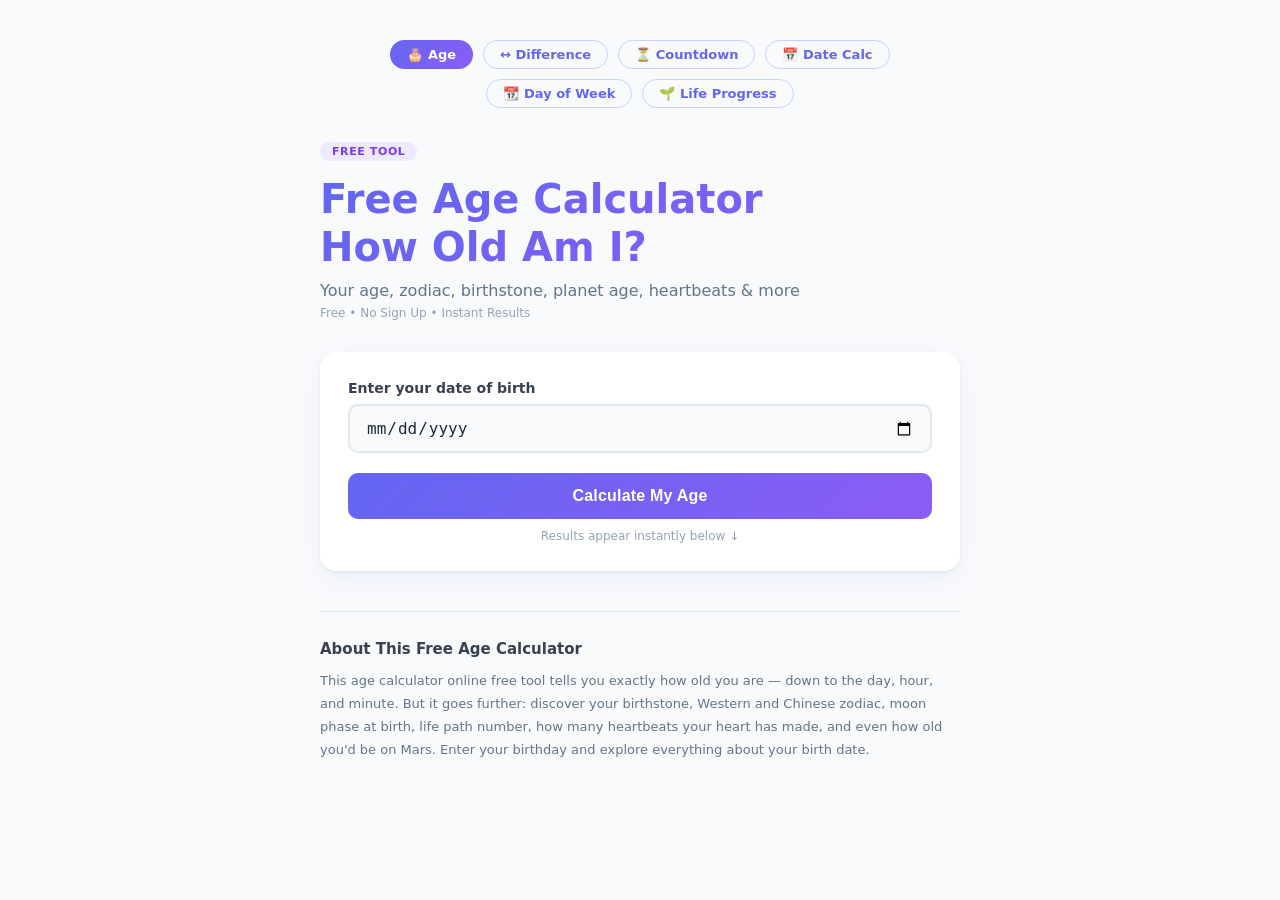
==== index.html @ ab33bc0c "first commit" ====
<!DOCTYPE html>
<html lang="en">
<head>
  <meta charset="UTF-8">
  <meta name="viewport" content="width=device-width, initial-scale=1.0">
  <title>Free Age Calculator – How Old Am I?</title>
  <meta name="description" content="Free age calculator online. Find out exactly how old you are in years, months, days, hours and minutes. Plus birthstone, zodiac, planet age, heartbeats and more fun facts!">
  <link rel="icon" href="data:image/svg+xml,<svg xmlns=%22http://www.w3.org/2000/svg%22 viewBox=%220 0 100 100%22><text y=%22.9em%22 font-size=%2290%22>🎂</text></svg>">
  <link rel="stylesheet" href="styles.css">
  <style>
    /* ── Section headers ── */
    .section-title {
      font-size: 11px; font-weight: 700; text-transform: uppercase;
      letter-spacing: 1px; color: #94a3b8; margin: 20px 0 10px;
    }

    /* ── Fun stats (heartbeats etc) ── */
    .fun-stats { display: grid; grid-template-columns: 1fr 1fr; gap: 10px; margin-bottom: 4px; }
    .fun-stat {
      background: #faf5ff; border-radius: 10px; padding: 12px 14px;
      border-left: 3px solid #a78bfa;
    }
    .fun-stat-val { font-size: 1rem; font-weight: 700; color: #7c3aed; line-height: 1.2; }
    .fun-stat-lbl { font-size: 11px; color: #64748b; margin-top: 3px; }

    /* ── Planet ages ── */
    .planets { display: grid; grid-template-columns: repeat(4,1fr); gap: 8px; margin-bottom: 4px; }
    @media (max-width: 480px) { .planets { grid-template-columns: repeat(2,1fr); } }
    .planet {
      background: #fff7ed; border-radius: 10px; padding: 10px 8px;
      text-align: center; border-bottom: 3px solid #fb923c;
    }
    .planet-emoji { font-size: 1.4rem; line-height: 1; }
    .planet-val { font-size: .95rem; font-weight: 700; color: #c2410c; margin-top: 4px; }
    .planet-lbl { font-size: 10px; color: #94a3b8; margin-top: 2px; }

    /* ── Milestones ── */
    .milestones-list { display: flex; flex-direction: column; gap: 8px; }
    .milestone-item {
      display: flex; align-items: center; gap: 12px;
      background: #f8fafc; border-radius: 10px; padding: 10px 14px;
      border-left: 3px solid #e2e8f0;
    }
    .milestone-item.next { border-left-color: #6366f1; background: #f5f3ff; }
    .milestone-icon { font-size: 1.2rem; flex-shrink: 0; }
    .milestone-text { flex: 1; font-size: 13px; color: #475569; }
    .milestone-text strong { color: #4f46e5; }
    .milestone-badge {
      font-size: 11px; font-weight: 700; padding: 2px 8px;
      border-radius: 20px; background: #ede9fe; color: #7c3aed; white-space: nowrap;
    }
    .milestone-badge.done { background: #f1f5f9; color: #94a3b8; }

    /* ── Birthstone & moon ── */
    .identity-grid { display: grid; grid-template-columns: 1fr 1fr; gap: 10px; }
    .id-card {
      background: #fff; border: 1.5px solid #e2e8f0; border-radius: 12px;
      padding: 14px; text-align: center;
    }
    .id-card-icon { font-size: 2rem; margin-bottom: 6px; }
    .id-card-val { font-size: .95rem; font-weight: 700; color: #1e293b; }
    .id-card-lbl { font-size: 11px; color: #94a3b8; margin-top: 3px; }

    /* ── Lucky number ── */
    .lucky-wrap {
      display: flex; align-items: center; gap: 16px;
      background: linear-gradient(135deg,#6366f1,#8b5cf6);
      border-radius: 12px; padding: 16px 20px; color: #fff;
    }
    .lucky-num { font-size: 3rem; font-weight: 800; line-height: 1; }
    .lucky-text { font-size: 13px; opacity: .85; line-height: 1.6; }
    .lucky-text strong { opacity: 1; font-size: 14px; }
  </style>
</head>
<body>
<div class="page">

  <nav class="nav">
    <a href="index.html" class="active">🎂 Age</a>
    <a href="age-difference.html">↔ Difference</a>
    <a href="birthday-countdown.html">⏳ Countdown</a>
    <a href="date-calculator.html">📅 Date Calc</a>
    <a href="day-of-week.html">📆 Day of Week</a>
    <a href="life-progress.html">🌱 Life Progress</a>
  </nav>

  <div class="badge">Free Tool</div>
  <h1>Free Age Calculator<br>How Old Am I?</h1>
  <p class="subtitle">Your age, zodiac, birthstone, planet age, heartbeats & more</p>
  <p class="trust">Free • No Sign Up • Instant Results</p>

  <div class="card">
    <div class="field">
      <label for="dob">Enter your date of birth</label>
      <input type="date" lang="en" id="dob">
    </div>
    <button class="btn" onclick="calculate()">Calculate My Age</button>
    <p class="hint">Results appear instantly below ↓</p>
  </div>

  <div class="card result" id="result">

    <!-- Main age -->
    <div class="result-main" id="main-text"></div>

    <!-- Time stats -->
    <div class="section-title">⏱ Time Lived</div>
    <div class="stats">
      <div class="stat"><div class="stat-val" id="s-days"></div><div class="stat-lbl">📅 Total days</div></div>
      <div class="stat"><div class="stat-val" id="s-weeks"></div><div class="stat-lbl">📆 Weeks</div></div>
      <div class="stat"><div class="stat-val" id="s-hours"></div><div class="stat-lbl">⏰ Hours</div></div>
      <div class="stat"><div class="stat-val" id="s-mins"></div><div class="stat-lbl">⏱️ Minutes</div></div>
    </div>

    <!-- Fun body stats -->
    <div class="section-title">💓 Your Body in Numbers</div>
    <div class="fun-stats">
      <div class="fun-stat"><div class="fun-stat-val" id="f-heartbeats"></div><div class="fun-stat-lbl">💓 Heartbeats</div></div>
      <div class="fun-stat"><div class="fun-stat-val" id="f-breaths"></div><div class="fun-stat-lbl">🫁 Breaths taken</div></div>
      <div class="fun-stat"><div class="fun-stat-val" id="f-blinks"></div><div class="fun-stat-lbl">👁️ Eye blinks</div></div>
      <div class="fun-stat"><div class="fun-stat-val" id="f-sleep"></div><div class="fun-stat-lbl">😴 Days asleep</div></div>
    </div>

    <!-- Planet ages -->
    <div class="section-title">🪐 Your Age on Other Planets</div>
    <div class="planets" id="planets"></div>

    <!-- Milestones -->
    <div class="section-title">🏆 Milestones</div>
    <div class="milestones-list" id="milestones"></div>

    <!-- Identity: zodiac, birthstone, moon, lucky -->
    <div class="section-title">✨ Your Birthday Identity</div>
    <div class="identity-grid" style="margin-bottom:12px">
      <div class="id-card"><div class="id-card-icon" id="id-wzodiac-icon"></div><div class="id-card-val" id="id-wzodiac"></div><div class="id-card-lbl">Western Zodiac</div></div>
      <div class="id-card"><div class="id-card-icon" id="id-czodiac-icon"></div><div class="id-card-val" id="id-czodiac"></div><div class="id-card-lbl">Chinese Zodiac</div></div>
      <div class="id-card"><div class="id-card-icon" id="id-stone-icon"></div><div class="id-card-val" id="id-stone"></div><div class="id-card-lbl">Birthstone</div></div>
      <div class="id-card"><div class="id-card-icon" id="id-moon-icon"></div><div class="id-card-val" id="id-moon"></div><div class="id-card-lbl">Moon Phase at Birth</div></div>
    </div>

    <!-- Lucky number -->
    <div class="lucky-wrap">
      <div class="lucky-num" id="lucky-num"></div>
      <div class="lucky-text"><strong>Your Life Path Number</strong><br id="lucky-desc"></div>
    </div>

    <!-- Birthday + next -->
    <div class="section-title">🎂 Birthday</div>
    <div class="extra" id="extra"></div>

  </div>

  <div class="seo">
    <h2>About This Free Age Calculator</h2>
    <p>This age calculator online free tool tells you exactly how old you are — down to the day, hour, and minute. But it goes further: discover your birthstone, Western and Chinese zodiac, moon phase at birth, life path number, how many heartbeats your heart has made, and even how old you'd be on Mars. Enter your birthday and explore everything about your birth date.</p>
  </div>

</div>
<script>
  document.getElementById('dob').max = new Date().toISOString().split('T')[0];

  // ── Data tables ──────────────────────────────────────────────
  const W_ZODIAC = [
    ['Capricorn','♑'],['Aquarius','♒'],['Pisces','♓'],['Aries','♈'],
    ['Taurus','♉'],['Gemini','♊'],['Cancer','♋'],['Leo','♌'],
    ['Virgo','♍'],['Libra','♎'],['Scorpio','♏'],['Sagittarius','♐']
  ];
  const ZODIAC_CUTS = [20,19,20,20,21,21,23,23,23,23,22,22];

  const C_ZODIAC = [
    ['Rat','🐀'],['Ox','🐂'],['Tiger','🐯'],['Rabbit','🐰'],['Dragon','🐉'],['Snake','🐍'],
    ['Horse','🐴'],['Goat','🐑'],['Monkey','🐒'],['Rooster','🐓'],['Dog','🐕'],['Pig','🐷']
  ];

  const BIRTHSTONES = [
    ['Garnet','🔴'],['Amethyst','💜'],['Aquamarine','🔵'],['Diamond','💎'],
    ['Emerald','💚'],['Pearl','⚪'],['Ruby','❤️'],['Peridot','🟢'],
    ['Sapphire','🔷'],['Opal','🌈'],['Topaz','🟡'],['Turquoise','🩵']
  ];

  // Planet orbital periods in Earth days
  const PLANETS = [
    {name:'Mercury', emoji:'☿', period:87.97},
    {name:'Venus',   emoji:'♀', period:224.7},
    {name:'Mars',    emoji:'♂', period:686.97},
    {name:'Jupiter', emoji:'♃', period:4332.59},
    {name:'Saturn',  emoji:'♄', period:10759.22},
    {name:'Uranus',  emoji:'⛢', period:30688.5},
    {name:'Neptune', emoji:'♆', period:60182},
    {name:'Moon',    emoji:'🌙', period:27.32},
  ];

  const MOON_PHASES = ['🌑 New Moon','🌒 Waxing Crescent','🌓 First Quarter','🌔 Waxing Gibbous',
                       '🌕 Full Moon','🌖 Waning Gibbous','🌗 Last Quarter','🌘 Waning Crescent'];

  const LIFE_PATH_DESC = {
    1:'The Leader — independent, ambitious, pioneering',
    2:'The Peacemaker — cooperative, sensitive, diplomatic',
    3:'The Creator — expressive, social, optimistic',
    4:'The Builder — practical, disciplined, reliable',
    5:'The Adventurer — freedom-loving, curious, versatile',
    6:'The Nurturer — caring, responsible, harmonious',
    7:'The Seeker — analytical, introspective, spiritual',
    8:'The Achiever — powerful, goal-oriented, successful',
    9:'The Humanitarian — compassionate, generous, idealistic',
    11:'The Visionary — intuitive, inspiring, enlightened',
    22:'The Master Builder — visionary, practical, transformative',
    33:'The Master Teacher — nurturing, selfless, uplifting'
  };

  // ── Helpers ──────────────────────────────────────────────────
  function fmt(n) { return Math.round(n).toLocaleString(); }
  function plural(n, w) { return `${n} ${w}${n !== 1 ? 's' : ''}`; }

  function westernZodiac(m, d) {
    const i = m - 1;
    return d < ZODIAC_CUTS[i] ? W_ZODIAC[i === 0 ? 11 : i - 1] : W_ZODIAC[i];
  }

  function chineseZodiac(year) {
    return C_ZODIAC[((year - 1900) % 12 + 12) % 12];
  }

  function moonPhase(date) {
    // Approximate moon phase using known new moon reference (Jan 6 2000)
    const ref = new Date('2000-01-06T00:00:00');
    const days = (date - ref) / 86400000;
    const cycle = ((days % 29.53) + 29.53) % 29.53;
    return MOON_PHASES[Math.floor(cycle / (29.53 / 8))];
  }

  function lifePathNumber(dateStr) {
    // Sum all digits of YYYYMMDD until single digit (or 11/22/33)
    let sum = dateStr.replace(/-/g,'').split('').reduce((a,c) => a + parseInt(c), 0);
    while (sum > 9 && sum !== 11 && sum !== 22 && sum !== 33) {
      sum = String(sum).split('').reduce((a,c) => a + parseInt(c), 0);
    }
    return sum;
  }

  // ── Main calculate ────────────────────────────────────────────
  function calculate() {
    const val = document.getElementById('dob').value;
    if (!val) { alert('Please enter your date of birth.'); return; }

    const dob = new Date(val + 'T00:00:00');
    const now = new Date();
    if (dob > now) { alert('Date of birth cannot be in the future.'); return; }

    const ms = now - dob;
    const totalDays  = Math.floor(ms / 86400000);
    const totalWeeks = Math.floor(totalDays / 7);
    const totalHours = Math.floor(ms / 3600000);
    const totalMins  = Math.floor(ms / 60000);

    // Exact age
    let y = now.getFullYear() - dob.getFullYear();
    let mo = now.getMonth() - dob.getMonth();
    let d = now.getDate() - dob.getDate();
    if (d < 0) { mo--; d += new Date(now.getFullYear(), now.getMonth(), 0).getDate(); }
    if (mo < 0) { y--; mo += 12; }

    // ── Main text
    document.getElementById('main-text').textContent =
      `You are ${plural(y,'year')}, ${plural(mo,'month')}, ${plural(d,'day')} old`;

    // ── Time stats
    document.getElementById('s-days').textContent  = fmt(totalDays);
    document.getElementById('s-weeks').textContent = fmt(totalWeeks);
    document.getElementById('s-hours').textContent = fmt(totalHours);
    document.getElementById('s-mins').textContent  = fmt(totalMins);

    // ── Body stats
    document.getElementById('f-heartbeats').textContent = fmt(totalMins * 70);      // ~70 bpm
    document.getElementById('f-breaths').textContent    = fmt(totalMins * 15);      // ~15 breaths/min
    document.getElementById('f-blinks').textContent     = fmt(totalHours * 900);    // ~15/min = 900/hr
    document.getElementById('f-sleep').textContent      = fmt(totalDays * 0.33);    // ~8h/day

    // ── Planet ages
    const planetHTML = PLANETS.map(p => {
      const age = (totalDays / p.period).toFixed(1);
      return `<div class="planet">
        <div class="planet-emoji">${p.emoji}</div>
        <div class="planet-val">${age}</div>
        <div class="planet-lbl">${p.name}</div>
      </div>`;
    }).join('');
    document.getElementById('planets').innerHTML = planetHTML;

    // ── Milestones (days-based)
    const MILESTONES = [
      {days:1000,  label:'1,000 days old',  icon:'🎯'},
      {days:5000,  label:'5,000 days old',  icon:'⭐'},
      {days:10000, label:'10,000 days old', icon:'🏆'},
      {days:15000, label:'15,000 days old', icon:'💎'},
      {days:20000, label:'20,000 days old', icon:'👑'},
      {days:25000, label:'25,000 days old', icon:'🌟'},
      {days:30000, label:'30,000 days old', icon:'🚀'},
    ];
    let foundNext = false;
    const msHTML = MILESTONES.map(m => {
      const done = totalDays >= m.days;
      const isNext = !done && !foundNext;
      if (isNext) foundNext = true;
      const daysLeft = m.days - totalDays;
      const dateReached = new Date(dob.getTime() + m.days * 86400000);
      const dateStr = dateReached.toLocaleDateString('en-US', {month:'short', day:'numeric', year:'numeric'});
      return `<div class="milestone-item ${isNext ? 'next' : ''}">
        <div class="milestone-icon">${m.icon}</div>
        <div class="milestone-text">
          <strong>${m.label}</strong><br>
          <span style="font-size:12px">${done ? `Reached on ${dateStr}` : `In ${daysLeft.toLocaleString()} days — ${dateStr}`}</span>
        </div>
        <div class="milestone-badge ${done ? 'done' : ''}">${done ? '✅ Done' : isNext ? '⏳ Next' : ''}</div>
      </div>`;
    }).join('');
    document.getElementById('milestones').innerHTML = msHTML;

    // ── Identity
    const [wSign, wEmoji] = westernZodiac(dob.getMonth() + 1, dob.getDate());
    const [cSign, cEmoji] = chineseZodiac(dob.getFullYear());
    const [stone, stoneEmoji] = BIRTHSTONES[dob.getMonth()];
    const moon = moonPhase(dob);
    const moonEmoji = moon.split(' ')[0];
    const moonName  = moon.split(' ').slice(1).join(' ');

    document.getElementById('id-wzodiac-icon').textContent = wEmoji;
    document.getElementById('id-wzodiac').textContent = wSign;
    document.getElementById('id-czodiac-icon').textContent = cEmoji;
    document.getElementById('id-czodiac').textContent = cSign;
    document.getElementById('id-stone-icon').textContent = stoneEmoji;
    document.getElementById('id-stone').textContent = stone;
    document.getElementById('id-moon-icon').textContent = moonEmoji;
    document.getElementById('id-moon').textContent = moonName;

    // ── Lucky / Life Path number (rendered by setLuckyDesc after result shown)

    // ── Next birthday
    let nextBday = new Date(now.getFullYear(), dob.getMonth(), dob.getDate());
    if (nextBday <= now) nextBday.setFullYear(now.getFullYear() + 1);
    const daysUntil = Math.ceil((nextBday - now) / 86400000);
    const bdayStr = nextBday.toLocaleDateString('en-US', { month:'long', day:'numeric' });
    const bdayDow = nextBday.toLocaleDateString('en-US', { weekday:'long' });

    document.getElementById('extra').innerHTML =
      `🎂 Next birthday in <strong>${daysUntil} days</strong> — ${bdayDow}, ${bdayStr}`;

    const r = document.getElementById('result');
    r.classList.remove('show'); void r.offsetWidth; r.classList.add('show');
  }

  // Fix lucky number description rendering
  function setLuckyDesc(val) {
    const lpn = lifePathNumber(val);
    const desc = LIFE_PATH_DESC[lpn] || 'A unique and powerful number';
    const lw = document.querySelector('.lucky-text');
    lw.innerHTML = `<strong>Life Path Number</strong><br>${desc}`;
  }

  // Patch calculate to call setLuckyDesc
  const _orig = calculate;
  window.calculate = function() {
    _orig();
    const val = document.getElementById('dob').value;
    if (val) setLuckyDesc(val);
  };

  document.getElementById('dob').addEventListener('keydown', e => { if (e.key === 'Enter') calculate(); });
</script>
</body>
</html>
---- styles.css ----
*, *::before, *::after { box-sizing: border-box; margin: 0; padding: 0; }

body {
  font-family: Inter, system-ui, sans-serif;
  background: #f8fafc;
  color: #1e293b;
  min-height: 100vh;
}

.page {
  max-width: 680px;
  margin: 0 auto;
  padding: 40px 20px 60px;
}

/* ── Nav ── */
.nav {
  display: flex;
  justify-content: center;
  gap: 10px;
  flex-wrap: wrap;
  margin-bottom: 32px;
}
.nav a {
  font-size: 13px;
  font-weight: 600;
  color: #6366f1;
  text-decoration: none;
  padding: 6px 16px;
  border: 1.5px solid #c7d2fe;
  border-radius: 20px;
  transition: background .2s;
}
.nav a:hover { background: #ede9fe; }
.nav a.active {
  background: linear-gradient(135deg, #6366f1, #8b5cf6);
  color: #fff;
  border-color: transparent;
}

/* ── Header ── */
.badge {
  display: inline-block;
  background: #ede9fe;
  color: #7c3aed;
  font-size: 11px;
  font-weight: 700;
  padding: 3px 12px;
  border-radius: 20px;
  margin-bottom: 14px;
  letter-spacing: .6px;
  text-transform: uppercase;
}

h1 {
  font-size: clamp(1.7rem, 5vw, 2.5rem);
  font-weight: 800;
  background: linear-gradient(135deg, #6366f1, #8b5cf6);
  -webkit-background-clip: text;
  -webkit-text-fill-color: transparent;
  background-clip: text;
  line-height: 1.2;
  margin-bottom: 10px;
}

.subtitle {
  font-size: 1rem;
  color: #64748b;
  margin-bottom: 6px;
}

.trust {
  font-size: 12px;
  color: #94a3b8;
  margin-bottom: 32px;
}

/* ── Card ── */
.card {
  background: #fff;
  border-radius: 16px;
  padding: 28px;
  box-shadow: 0 1px 3px rgba(0,0,0,.07), 0 8px 24px rgba(99,102,241,.07);
  margin-bottom: 20px;
}

/* ── Form ── */
.field { margin-bottom: 20px; }

label {
  display: block;
  font-size: 14px;
  font-weight: 600;
  color: #374151;
  margin-bottom: 8px;
}

input[type="date"] {
  width: 100%;
  padding: 12px 16px;
  border: 2px solid #e2e8f0;
  border-radius: 10px;
  font-size: 16px;
  color: #1e293b;
  background: #f8fafc;
  transition: border-color .2s;
  outline: none;
  cursor: pointer;
}
input[type="date"]:focus { border-color: #6366f1; background: #fff; }

.two-col {
  display: grid;
  grid-template-columns: 1fr 1fr;
  gap: 16px;
}
@media (max-width: 520px) { .two-col { grid-template-columns: 1fr; } }

/* ── Button ── */
.btn {
  width: 100%;
  padding: 14px;
  background: linear-gradient(135deg, #6366f1, #8b5cf6);
  color: #fff;
  font-size: 16px;
  font-weight: 700;
  border: none;
  border-radius: 10px;
  cursor: pointer;
  transition: box-shadow .2s, transform .1s;
  letter-spacing: .2px;
}
.btn:hover { box-shadow: 0 6px 20px rgba(99,102,241,.45); transform: translateY(-1px); }
.btn:active { transform: translateY(0); box-shadow: none; }

.hint {
  text-align: center;
  font-size: 12px;
  color: #94a3b8;
  margin-top: 10px;
}

/* ── Result (fade-in) ── */
.result {
  display: none;
}
.result.show {
  display: block;
  animation: fadeUp .35s ease both;
}
@keyframes fadeUp {
  from { opacity: 0; transform: translateY(10px); }
  to   { opacity: 1; transform: translateY(0); }
}

/* ── Age Calculator result ── */
.result-main {
  font-size: clamp(1.15rem, 4vw, 1.55rem);
  font-weight: 800;
  color: #4f46e5;
  margin-bottom: 20px;
  padding-bottom: 18px;
  border-bottom: 2px solid #ede9fe;
  line-height: 1.3;
}

.stats {
  display: grid;
  grid-template-columns: 1fr 1fr;
  gap: 12px;
  margin-bottom: 20px;
}

.stat {
  background: #f5f3ff;
  border-radius: 10px;
  padding: 14px 16px;
  border-left: 3px solid #8b5cf6;
}
.stat-val {
  font-size: 1.15rem;
  font-weight: 700;
  color: #4f46e5;
  line-height: 1;
  margin-bottom: 4px;
}
.stat-lbl {
  font-size: 12px;
  color: #64748b;
}

.extra {
  font-size: 14px;
  color: #475569;
  line-height: 2;
}
.extra strong { color: #4f46e5; font-weight: 700; }

/* ── Age Difference result ── */
.diff-main {
  font-size: clamp(1.1rem, 4vw, 1.45rem);
  font-weight: 800;
  color: #4f46e5;
  margin-bottom: 16px;
  padding-bottom: 16px;
  border-bottom: 2px solid #ede9fe;
}

.diff-notes {
  font-size: 14px;
  color: #475569;
  line-height: 2;
  margin-bottom: 16px;
}
.diff-notes strong { color: #4f46e5; font-weight: 700; }

.verdict {
  background: #f0fdf4;
  border: 1px solid #bbf7d0;
  border-radius: 10px;
  padding: 12px 16px;
  font-size: 14px;
  font-weight: 600;
  color: #166534;
  margin-bottom: 16px;
}

/* ── Share button ── */
.btn-share {
  width: 100%;
  padding: 12px;
  background: #fff;
  color: #6366f1;
  font-size: 14px;
  font-weight: 700;
  border: 2px solid #6366f1;
  border-radius: 10px;
  cursor: pointer;
  transition: background .2s, color .2s;
}
.btn-share:hover { background: #6366f1; color: #fff; }

/* ── SEO footer ── */
.seo {
  margin-top: 40px;
  padding-top: 24px;
  border-top: 1px solid #e2e8f0;
  font-size: 13px;
  color: #64748b;
  line-height: 1.75;
}
.seo h2 {
  font-size: 15px;
  font-weight: 700;
  color: #374151;
  margin-bottom: 8px;
  background: none;
  -webkit-text-fill-color: #374151;
}
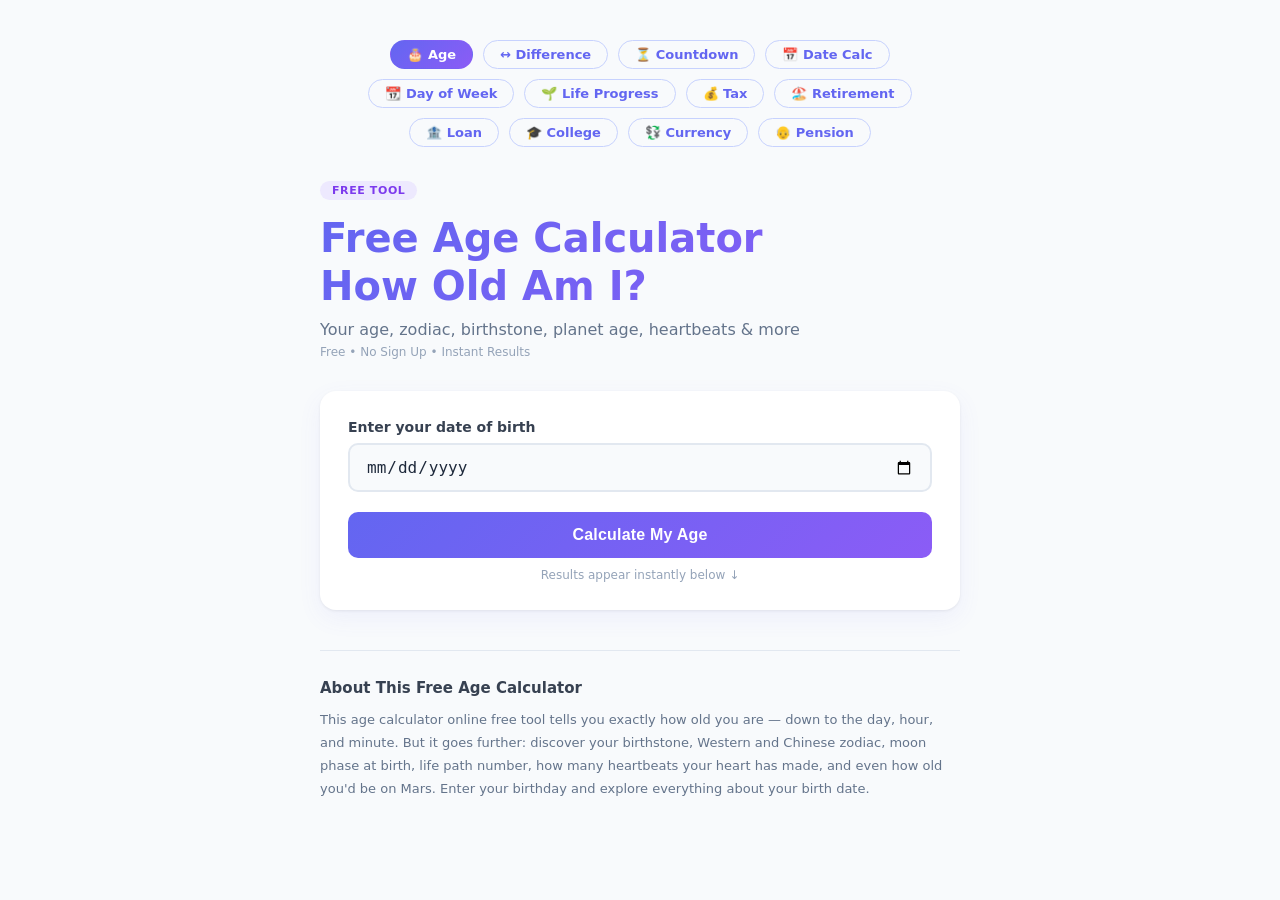
==== commit de0880e1: "add finance calculators: tax, retirement, loan, college, currency, pension" ====
--- a/index.html
+++ b/index.html
@@ -82,6 +82,12 @@
     <a href="date-calculator.html">📅 Date Calc</a>
     <a href="day-of-week.html">📆 Day of Week</a>
     <a href="life-progress.html">🌱 Life Progress</a>
+    <a href="tax-calculator.html">💰 Tax</a>
+    <a href="retirement-calculator.html">🏖️ Retirement</a>
+    <a href="loan-calculator.html">🏦 Loan</a>
+    <a href="college-cost-calculator.html">🎓 College</a>
+    <a href="currency-converter.html">💱 Currency</a>
+    <a href="pension-calculator.html">👴 Pension</a>
   </nav>
 
   <div class="badge">Free Tool</div>
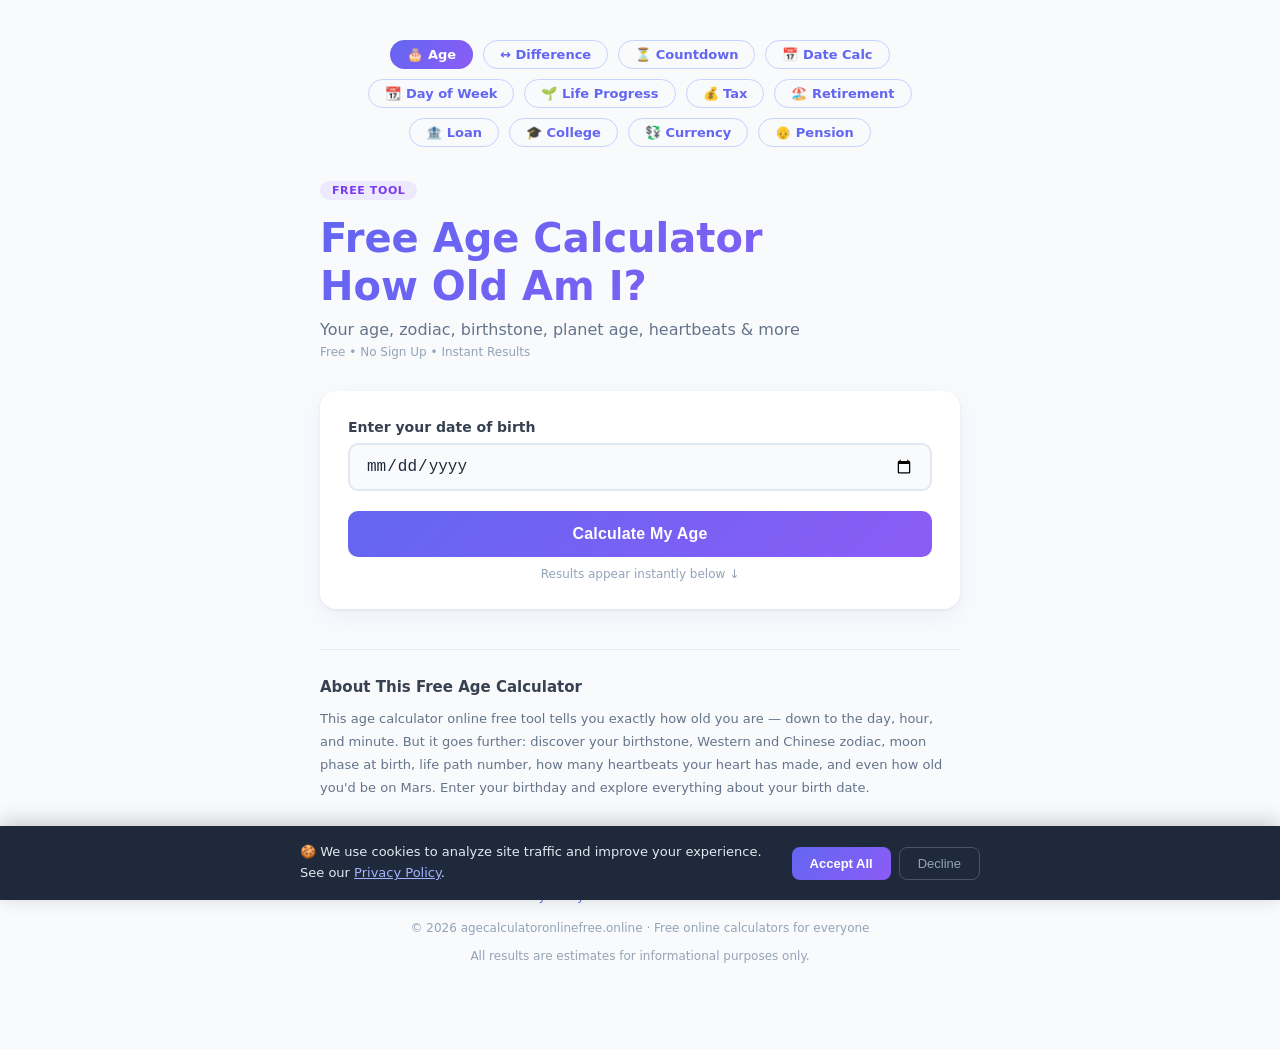
==== commit 3bd2ce6d: "add privacy policy, terms of service, cookie banner, footer" ====
--- a/index.html
+++ b/index.html
@@ -373,5 +373,53 @@
 
   document.getElementById('dob').addEventListener('keydown', e => { if (e.key === 'Enter') calculate(); });
 </script>
+
+<!-- Cookie Consent Banner -->
+<div id="cookie-banner" style="display:none;position:fixed;bottom:0;left:0;right:0;z-index:9999;
+  background:#1e293b;color:#e2e8f0;padding:16px 20px;
+  box-shadow:0 -4px 20px rgba(0,0,0,.2)">
+  <div style="max-width:680px;margin:0 auto;display:flex;align-items:center;gap:16px;flex-wrap:wrap">
+    <div style="flex:1;min-width:200px;font-size:13px;line-height:1.6">
+      🍪 We use cookies to analyze site traffic and improve your experience.
+      See our <a href="/privacy-policy.html" style="color:#a5b4fc">Privacy Policy</a>.
+    </div>
+    <div style="display:flex;gap:8px;flex-shrink:0">
+      <button onclick="acceptCookies()" style="padding:8px 18px;background:linear-gradient(135deg,#6366f1,#8b5cf6);
+        color:#fff;border:none;border-radius:8px;font-size:13px;font-weight:700;cursor:pointer">
+        Accept All
+      </button>
+      <button onclick="declineCookies()" style="padding:8px 18px;background:transparent;
+        color:#94a3b8;border:1px solid #475569;border-radius:8px;font-size:13px;cursor:pointer">
+        Decline
+      </button>
+    </div>
+  </div>
+</div>
+<script>
+  (function() {
+    var consent = localStorage.getItem('cookie_consent');
+    if (!consent) document.getElementById('cookie-banner').style.display = 'block';
+  })();
+  function acceptCookies() {
+    localStorage.setItem('cookie_consent', 'accepted');
+    document.getElementById('cookie-banner').style.display = 'none';
+  }
+  function declineCookies() {
+    localStorage.setItem('cookie_consent', 'declined');
+    document.getElementById('cookie-banner').style.display = 'none';
+  }
+</script>
+
+<!-- Footer -->
+<footer style="max-width:680px;margin:0 auto;padding:24px 20px 80px;
+  border-top:1px solid #e2e8f0;text-align:center;font-size:12px;color:#94a3b8;line-height:2">
+  <div style="margin-bottom:8px">
+    <a href="/privacy-policy.html" style="color:#6366f1;text-decoration:none;margin:0 10px">Privacy Policy</a>
+    <a href="/terms-of-service.html" style="color:#6366f1;text-decoration:none;margin:0 10px">Terms of Service</a>
+    <a href="mailto:humianjia@gmail.com" style="color:#6366f1;text-decoration:none;margin:0 10px">Contact</a>
+  </div>
+  <div>© 2026 agecalculatoronlinefree.online · Free online calculators for everyone</div>
+  <div style="margin-top:4px">All results are estimates for informational purposes only.</div>
+</footer>
 </body>
 </html>
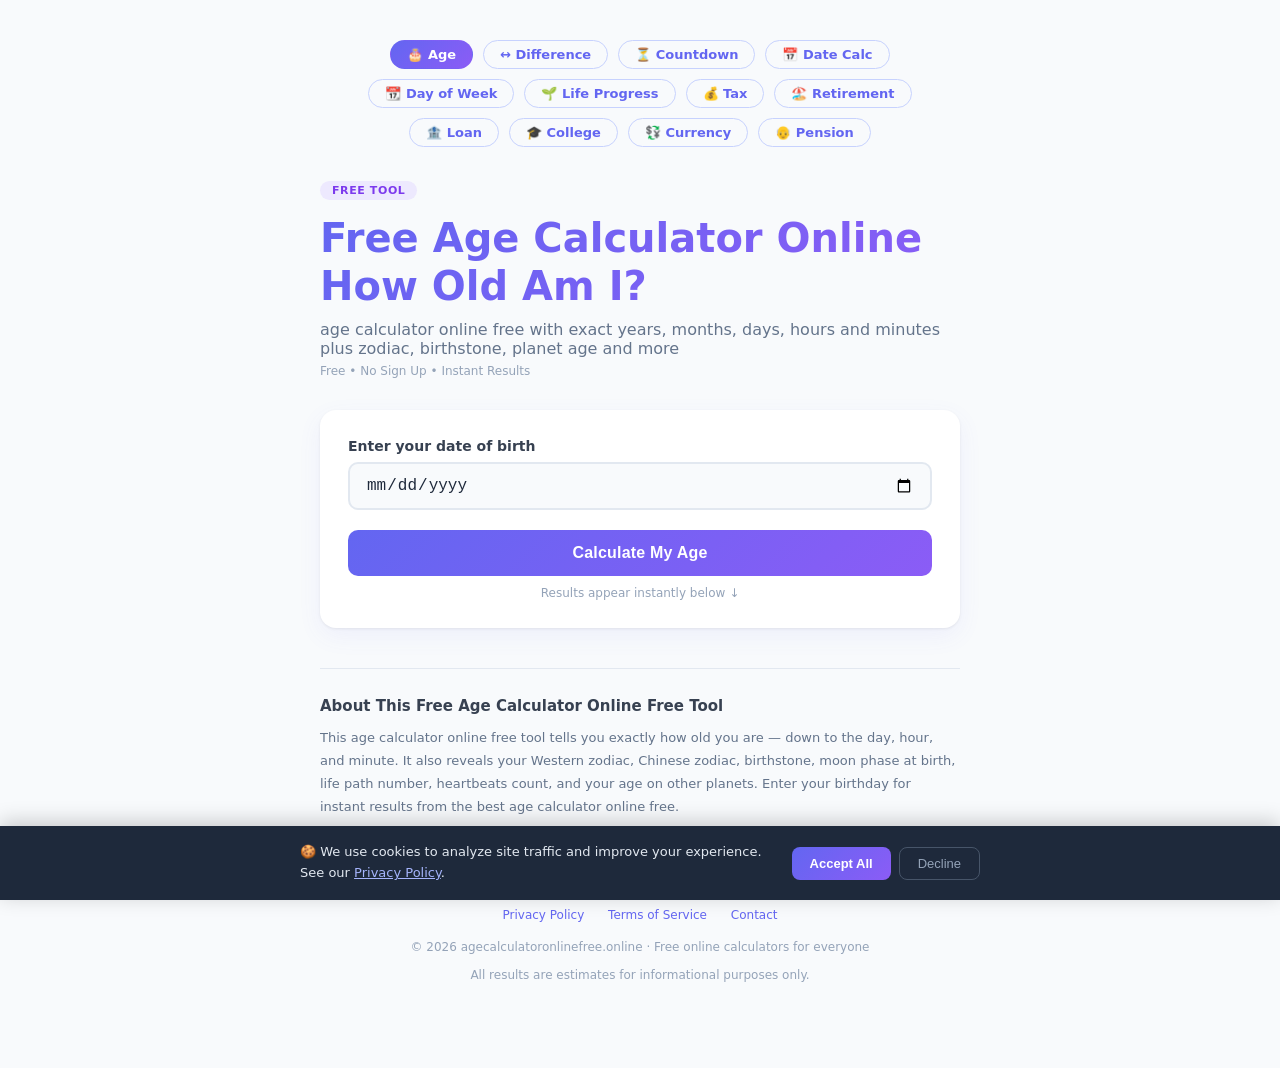
==== commit cd649ebc: "multi-country support: tax, retirement, loan, college, currency, pension" ====
--- a/index.html
+++ b/index.html
@@ -3,8 +3,9 @@
 <head>
   <meta charset="UTF-8">
   <meta name="viewport" content="width=device-width, initial-scale=1.0">
-  <title>Free Age Calculator – How Old Am I?</title>
-  <meta name="description" content="Free age calculator online. Find out exactly how old you are in years, months, days, hours and minutes. Plus birthstone, zodiac, planet age, heartbeats and more fun facts!">
+  <title>Age Calculator Online Free – Free Age Calculator</title>
+  <meta name="description" content="Age calculator online free: calculate your exact age in years, months, days, hours and minutes. Includes Western zodiac, Chinese zodiac, birthstone, moon phase, next birthday countdown and fun age stats.">
+  <meta name="keywords" content="age calculator online free, age calculator, free age calculator, birthday countdown, zodiac calculator, Chinese zodiac">
   <link rel="icon" href="data:image/svg+xml,<svg xmlns=%22http://www.w3.org/2000/svg%22 viewBox=%220 0 100 100%22><text y=%22.9em%22 font-size=%2290%22>🎂</text></svg>">
   <link rel="stylesheet" href="styles.css">
   <style>
@@ -91,8 +92,8 @@
   </nav>
 
   <div class="badge">Free Tool</div>
-  <h1>Free Age Calculator<br>How Old Am I?</h1>
-  <p class="subtitle">Your age, zodiac, birthstone, planet age, heartbeats & more</p>
+  <h1>Free Age Calculator Online<br>How Old Am I?</h1>
+  <p class="subtitle">age calculator online free with exact years, months, days, hours and minutes plus zodiac, birthstone, planet age and more</p>
   <p class="trust">Free • No Sign Up • Instant Results</p>
 
   <div class="card">
@@ -157,8 +158,8 @@
   </div>
 
   <div class="seo">
-    <h2>About This Free Age Calculator</h2>
-    <p>This age calculator online free tool tells you exactly how old you are — down to the day, hour, and minute. But it goes further: discover your birthstone, Western and Chinese zodiac, moon phase at birth, life path number, how many heartbeats your heart has made, and even how old you'd be on Mars. Enter your birthday and explore everything about your birth date.</p>
+    <h2>About This Free Age Calculator Online Free Tool</h2>
+    <p>This age calculator online free tool tells you exactly how old you are — down to the day, hour, and minute. It also reveals your Western zodiac, Chinese zodiac, birthstone, moon phase at birth, life path number, heartbeats count, and your age on other planets. Enter your birthday for instant results from the best age calculator online free.</p>
   </div>
 
 </div>
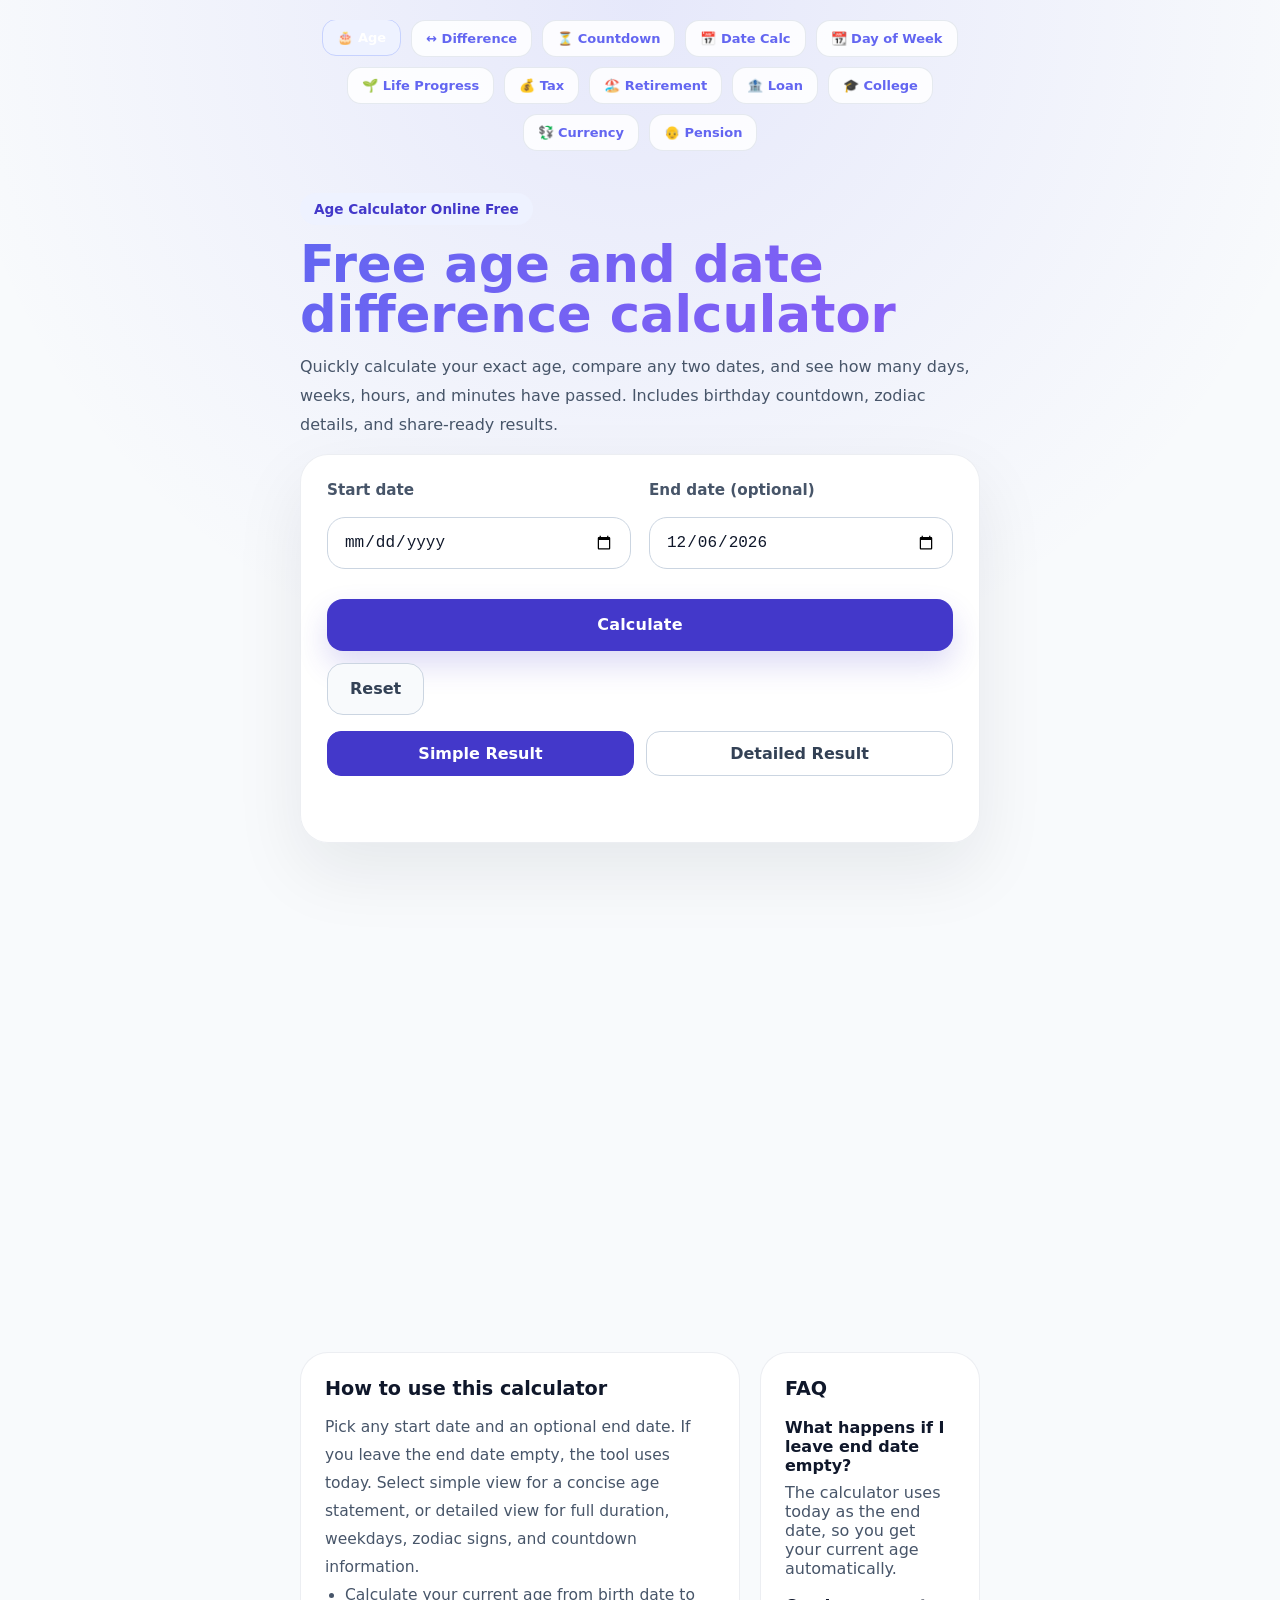
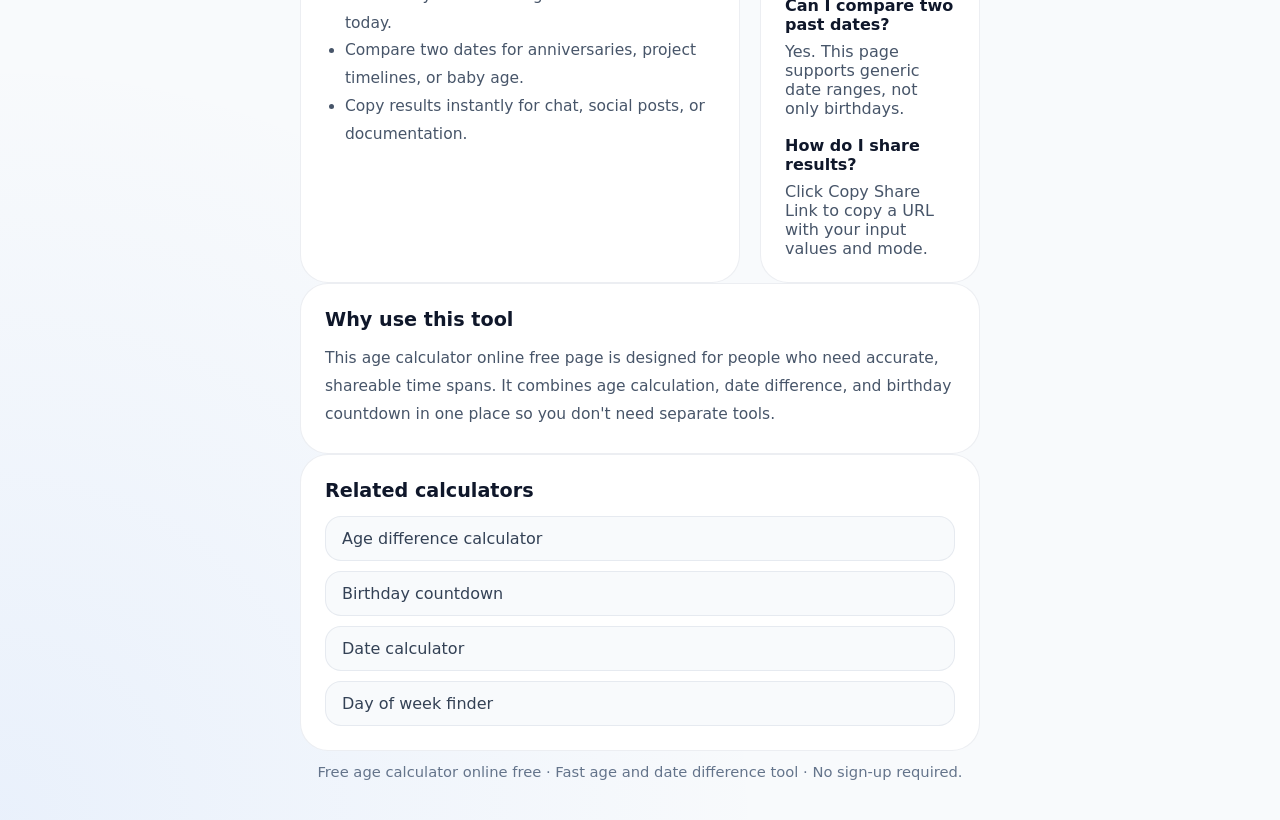
==== commit 6768db4f: "redesign age calculator homepage" ====
--- a/index.html
+++ b/index.html
@@ -9,418 +9,723 @@
   <link rel="icon" href="data:image/svg+xml,<svg xmlns=%22http://www.w3.org/2000/svg%22 viewBox=%220 0 100 100%22><text y=%22.9em%22 font-size=%2290%22>🎂</text></svg>">
   <link rel="stylesheet" href="styles.css">
   <style>
-    /* ── Section headers ── */
-    .section-title {
-      font-size: 11px; font-weight: 700; text-transform: uppercase;
-      letter-spacing: 1px; color: #94a3b8; margin: 20px 0 10px;
-    }
-
-    /* ── Fun stats (heartbeats etc) ── */
-    .fun-stats { display: grid; grid-template-columns: 1fr 1fr; gap: 10px; margin-bottom: 4px; }
-    .fun-stat {
-      background: #faf5ff; border-radius: 10px; padding: 12px 14px;
-      border-left: 3px solid #a78bfa;
-    }
-    .fun-stat-val { font-size: 1rem; font-weight: 700; color: #7c3aed; line-height: 1.2; }
-    .fun-stat-lbl { font-size: 11px; color: #64748b; margin-top: 3px; }
-
-    /* ── Planet ages ── */
-    .planets { display: grid; grid-template-columns: repeat(4,1fr); gap: 8px; margin-bottom: 4px; }
-    @media (max-width: 480px) { .planets { grid-template-columns: repeat(2,1fr); } }
-    .planet {
-      background: #fff7ed; border-radius: 10px; padding: 10px 8px;
-      text-align: center; border-bottom: 3px solid #fb923c;
-    }
-    .planet-emoji { font-size: 1.4rem; line-height: 1; }
-    .planet-val { font-size: .95rem; font-weight: 700; color: #c2410c; margin-top: 4px; }
-    .planet-lbl { font-size: 10px; color: #94a3b8; margin-top: 2px; }
-
-    /* ── Milestones ── */
-    .milestones-list { display: flex; flex-direction: column; gap: 8px; }
-    .milestone-item {
-      display: flex; align-items: center; gap: 12px;
-      background: #f8fafc; border-radius: 10px; padding: 10px 14px;
-      border-left: 3px solid #e2e8f0;
-    }
-    .milestone-item.next { border-left-color: #6366f1; background: #f5f3ff; }
-    .milestone-icon { font-size: 1.2rem; flex-shrink: 0; }
-    .milestone-text { flex: 1; font-size: 13px; color: #475569; }
-    .milestone-text strong { color: #4f46e5; }
-    .milestone-badge {
-      font-size: 11px; font-weight: 700; padding: 2px 8px;
-      border-radius: 20px; background: #ede9fe; color: #7c3aed; white-space: nowrap;
-    }
-    .milestone-badge.done { background: #f1f5f9; color: #94a3b8; }
-
-    /* ── Birthstone & moon ── */
-    .identity-grid { display: grid; grid-template-columns: 1fr 1fr; gap: 10px; }
-    .id-card {
-      background: #fff; border: 1.5px solid #e2e8f0; border-radius: 12px;
-      padding: 14px; text-align: center;
-    }
-    .id-card-icon { font-size: 2rem; margin-bottom: 6px; }
-    .id-card-val { font-size: .95rem; font-weight: 700; color: #1e293b; }
-    .id-card-lbl { font-size: 11px; color: #94a3b8; margin-top: 3px; }
-
-    /* ── Lucky number ── */
-    .lucky-wrap {
-      display: flex; align-items: center; gap: 16px;
-      background: linear-gradient(135deg,#6366f1,#8b5cf6);
-      border-radius: 12px; padding: 16px 20px; color: #fff;
-    }
-    .lucky-num { font-size: 3rem; font-weight: 800; line-height: 1; }
-    .lucky-text { font-size: 13px; opacity: .85; line-height: 1.6; }
-    .lucky-text strong { opacity: 1; font-size: 14px; }
+    :root {
+      color-scheme: light;
+      font-family: Inter, ui-sans-serif, system-ui, -apple-system, BlinkMacSystemFont, 'Segoe UI', sans-serif;
+      color: #0f172a;
+      background: #f8fafc;
+    }
+
+    * { box-sizing: border-box; }
+    html { scroll-behavior: smooth; }
+    body {
+      margin: 0;
+      min-height: 100vh;
+      background: radial-gradient(circle at top, rgba(99,102,241,.12), transparent 28%),
+                  radial-gradient(circle at left bottom, rgba(59,130,246,.08), transparent 28%),
+                  #f8fafc;
+    }
+
+    a { color: inherit; text-decoration: none; }
+    button { font: inherit; }
+
+    .page {
+      width: min(1120px, calc(100% - 32px));
+      margin: 0 auto;
+      padding: 20px 0 40px;
+    }
+
+    .nav {
+      display: flex;
+      flex-wrap: wrap;
+      gap: 10px;
+      margin-bottom: 24px;
+      padding: 0 4px;
+      color: #334155;
+      font-size: 0.95rem;
+      overflow-x: auto;
+    }
+    .nav a {
+      display: inline-flex;
+      align-items: center;
+      gap: 6px;
+      padding: 10px 14px;
+      border-radius: 14px;
+      background: rgba(255,255,255,.85);
+      border: 1px solid rgba(148,163,184,.22);
+      white-space: nowrap;
+      transition: transform .2s ease, background .2s ease, border-color .2s ease;
+    }
+    .nav a:hover,
+    .nav a.active {
+      background: #eef2ff;
+      border-color: #c7d2fe;
+      transform: translateY(-1px);
+    }
+
+    .hero {
+      display: grid;
+      gap: 14px;
+      padding: 18px 0 14px;
+    }
+    .hero .eyebrow {
+      display: inline-flex;
+      align-items: center;
+      gap: 8px;
+      background: #eef2ff;
+      color: #4338ca;
+      border-radius: 999px;
+      padding: 8px 14px;
+      font-size: 0.85rem;
+      font-weight: 700;
+      width: fit-content;
+    }
+    .hero h1 {
+      margin: 0;
+      font-size: clamp(2.3rem, 4vw, 3.6rem);
+      line-height: 0.98;
+    }
+    .hero p {
+      margin: 0;
+      max-width: 720px;
+      color: #475569;
+      font-size: 1rem;
+      line-height: 1.8;
+    }
+
+    .card {
+      background: rgba(255,255,255,.97);
+      border: 1px solid rgba(148,163,184,.18);
+      border-radius: 28px;
+      box-shadow: 0 28px 70px rgba(15,23,42,.08);
+      padding: 26px;
+      margin-bottom: 22px;
+    }
+
+    .form-grid {
+      display: grid;
+      grid-template-columns: repeat(2, minmax(0, 1fr));
+      gap: 18px;
+    }
+
+    .field {
+      display: grid;
+      gap: 10px;
+    }
+    .field label {
+      font-size: 0.95rem;
+      color: #475569;
+      font-weight: 600;
+    }
+    .field input[type="date"] {
+      appearance: none;
+      width: 100%;
+      min-height: 52px;
+      border-radius: 18px;
+      border: 1px solid #cbd5e1;
+      padding: 0 16px;
+      font-size: 1rem;
+      color: #0f172a;
+      background: #fff;
+      transition: border-color .2s ease, box-shadow .2s ease;
+    }
+    .field input[type="date"]:focus {
+      outline: none;
+      border-color: #6366f1;
+      box-shadow: 0 0 0 5px rgba(99,102,241,.12);
+    }
+
+    .controls {
+      display: flex;
+      flex-wrap: wrap;
+      gap: 12px;
+      align-items: center;
+      margin-top: 10px;
+    }
+    .btn,
+    .secondary-btn {
+      display: inline-flex;
+      align-items: center;
+      justify-content: center;
+      min-height: 52px;
+      border: none;
+      border-radius: 16px;
+      padding: 0 22px;
+      cursor: pointer;
+      transition: transform .2s ease, box-shadow .2s ease, background .2s ease;
+    }
+    .btn {
+      background: #4338ca;
+      color: #fff;
+      font-weight: 700;
+      box-shadow: 0 14px 30px rgba(67,56,202,.18);
+    }
+    .btn:hover,
+    .secondary-btn:hover {
+      transform: translateY(-1px);
+    }
+    .secondary-btn {
+      background: #f8fafc;
+      color: #334155;
+      border: 1px solid #cbd5e1;
+      font-weight: 600;
+    }
+
+    .mode-switch {
+      display: flex;
+      gap: 12px;
+      flex-wrap: wrap;
+      margin-top: 16px;
+    }
+    .mode-switch button {
+      flex: 1;
+      min-width: 140px;
+      background: #fff;
+      border: 1px solid #cbd5e1;
+      color: #334155;
+      border-radius: 14px;
+      padding: 12px 16px;
+      font-weight: 700;
+    }
+    .mode-switch button.active {
+      background: #4338ca;
+      border-color: #4338ca;
+      color: #fff;
+    }
+
+    .message {
+      margin-top: 16px;
+      min-height: 24px;
+      font-size: 0.95rem;
+      line-height: 1.5;
+    }
+    .message.error { color: #b91c1c; }
+    .message.success { color: #166534; }
+
+    .result-card {
+      opacity: 0;
+      transform: translateY(18px);
+      transition: opacity .35s ease, transform .35s ease;
+    }
+    .result-card.visible {
+      opacity: 1;
+      transform: translateY(0);
+    }
+
+    .result-header {
+      display: grid;
+      gap: 10px;
+      margin-bottom: 18px;
+    }
+    .result-tag {
+      max-width: fit-content;
+      padding: 6px 12px;
+      border-radius: 999px;
+      background: #eef2ff;
+      color: #4338ca;
+      font-size: 0.8rem;
+      font-weight: 700;
+      text-transform: uppercase;
+      letter-spacing: .08em;
+    }
+    .result-main {
+      margin: 0;
+      font-size: clamp(2rem, 3vw, 3rem);
+      line-height: 1.05;
+    }
+    .result-sub {
+      margin: 0;
+      color: #475569;
+      font-size: 1rem;
+      line-height: 1.75;
+    }
+
+    .stats-grid {
+      display: grid;
+      grid-template-columns: repeat(4, minmax(0, 1fr));
+      gap: 14px;
+      margin-top: 14px;
+    }
+    .stat-card {
+      background: #f8fafc;
+      border-radius: 20px;
+      padding: 18px;
+      border: 1px solid rgba(148,163,184,.18);
+      display: grid;
+      gap: 8px;
+      text-align: center;
+    }
+    .stat-number {
+      font-size: 1.6rem;
+      font-weight: 800;
+      color: #0f172a;
+    }
+    .stat-label {
+      font-size: 0.95rem;
+      color: #475569;
+      font-weight: 600;
+    }
+
+    .detail-grid {
+      display: grid;
+      grid-template-columns: repeat(3, minmax(0, 1fr));
+      gap: 14px;
+      margin-top: 24px;
+    }
+    .detail-item {
+      background: #fff;
+      border: 1px solid rgba(148,163,184,.16);
+      border-radius: 18px;
+      padding: 18px;
+      min-height: 96px;
+      display: grid;
+      gap: 10px;
+    }
+    .detail-item strong {
+      font-size: 0.92rem;
+      color: #475569;
+      font-weight: 700;
+    }
+    .detail-item span {
+      color: #0f172a;
+      font-size: 1rem;
+      line-height: 1.5;
+    }
+
+    .action-row {
+      display: flex;
+      flex-wrap: wrap;
+      gap: 12px;
+      margin-top: 24px;
+    }
+
+    .info-grid {
+      display: grid;
+      grid-template-columns: 2fr 1fr;
+      gap: 20px;
+    }
+    .section-block {
+      background: #fff;
+      border: 1px solid rgba(148,163,184,.18);
+      border-radius: 28px;
+      padding: 24px;
+    }
+    .section-block h3 {
+      margin-top: 0;
+      margin-bottom: 14px;
+      font-size: 1.2rem;
+      color: #0f172a;
+    }
+    .section-block p,
+    .section-block li {
+      color: #475569;
+      font-size: 0.97rem;
+      line-height: 1.8;
+    }
+    .section-block ul { padding-left: 20px; margin: 0; }
+    .faq dt {
+      margin-top: 18px;
+      font-weight: 700;
+      color: #0f172a;
+    }
+    .faq dd {
+      margin: 8px 0 0;
+      color: #475569;
+    }
+
+    .related-links {
+      display: grid;
+      gap: 10px;
+      margin-top: 14px;
+    }
+    .related-links a {
+      display: block;
+      padding: 12px 16px;
+      border-radius: 16px;
+      border: 1px solid rgba(148,163,184,.18);
+      background: #f8fafc;
+      color: #334155;
+    }
+
+    footer {
+      text-align: center;
+      font-size: 0.92rem;
+      color: #64748b;
+      padding-top: 12px;
+    }
+
+    @media (max-width: 880px) {
+      .form-grid,
+      .stats-grid,
+      .detail-grid,
+      .info-grid {
+        grid-template-columns: 1fr;
+      }
+      .nav { gap: 8px; }
+      .action-row { justify-content: stretch; }
+    }
+
+    @media (max-width: 580px) {
+      .page { padding: 14px 0 34px; }
+      .card { padding: 20px; }
+      .nav a { padding: 10px 12px; font-size: 0.88rem; }
+      .field label { font-size: 0.92rem; }
+      .btn, .secondary-btn { width: 100%; }
+      .mode-switch button { min-width: unset; }
+    }
   </style>
 </head>
 <body>
-<div class="page">
-
-  <nav class="nav">
-    <a href="index.html" class="active">🎂 Age</a>
-    <a href="age-difference.html">↔ Difference</a>
-    <a href="birthday-countdown.html">⏳ Countdown</a>
-    <a href="date-calculator.html">📅 Date Calc</a>
-    <a href="day-of-week.html">📆 Day of Week</a>
-    <a href="life-progress.html">🌱 Life Progress</a>
-    <a href="tax-calculator.html">💰 Tax</a>
-    <a href="retirement-calculator.html">🏖️ Retirement</a>
-    <a href="loan-calculator.html">🏦 Loan</a>
-    <a href="college-cost-calculator.html">🎓 College</a>
-    <a href="currency-converter.html">💱 Currency</a>
-    <a href="pension-calculator.html">👴 Pension</a>
-  </nav>
-
-  <div class="badge">Free Tool</div>
-  <h1>Free Age Calculator Online<br>How Old Am I?</h1>
-  <p class="subtitle">age calculator online free with exact years, months, days, hours and minutes plus zodiac, birthstone, planet age and more</p>
-  <p class="trust">Free • No Sign Up • Instant Results</p>
-
-  <div class="card">
-    <div class="field">
-      <label for="dob">Enter your date of birth</label>
-      <input type="date" lang="en" id="dob">
-    </div>
-    <button class="btn" onclick="calculate()">Calculate My Age</button>
-    <p class="hint">Results appear instantly below ↓</p>
+  <div class="page">
+    <nav class="nav">
+      <a href="index.html" class="active">🎂 Age</a>
+      <a href="age-difference.html">↔ Difference</a>
+      <a href="birthday-countdown.html">⏳ Countdown</a>
+      <a href="date-calculator.html">📅 Date Calc</a>
+      <a href="day-of-week.html">📆 Day of Week</a>
+      <a href="life-progress.html">🌱 Life Progress</a>
+      <a href="tax-calculator.html">💰 Tax</a>
+      <a href="retirement-calculator.html">🏖️ Retirement</a>
+      <a href="loan-calculator.html">🏦 Loan</a>
+      <a href="college-cost-calculator.html">🎓 College</a>
+      <a href="currency-converter.html">💱 Currency</a>
+      <a href="pension-calculator.html">👴 Pension</a>
+    </nav>
+
+    <section class="hero">
+      <div class="eyebrow">Age Calculator Online Free</div>
+      <h1>Free age and date difference calculator</h1>
+      <p>Quickly calculate your exact age, compare any two dates, and see how many days, weeks, hours, and minutes have passed. Includes birthday countdown, zodiac details, and share-ready results.</p>
+    </section>
+
+    <section class="card">
+      <div class="form-grid">
+        <div class="field">
+          <label for="start-date">Start date</label>
+          <input type="date" id="start-date" aria-label="Start date">
+        </div>
+        <div class="field">
+          <label for="end-date">End date (optional)</label>
+          <input type="date" id="end-date" aria-label="End date">
+        </div>
+      </div>
+
+      <div class="controls">
+        <button class="btn" id="calculate-btn" type="button">Calculate</button>
+        <button class="secondary-btn" id="reset-btn" type="button">Reset</button>
+      </div>
+
+      <div class="mode-switch">
+        <button type="button" data-mode="simple" class="active">Simple Result</button>
+        <button type="button" data-mode="detailed">Detailed Result</button>
+      </div>
+
+      <div id="message" class="message"></div>
+    </section>
+
+    <section class="card result-card" id="result-card" aria-live="polite">
+      <div class="result-header">
+        <span class="result-tag" id="result-tag">Age Calculation</span>
+        <h2 class="result-main" id="result-main">Your result will appear here</h2>
+        <p class="result-sub" id="result-sub">Enter a start date and press Calculate to see your age or date difference.</p>
+      </div>
+
+      <div class="stats-grid">
+        <div class="stat-card"><div class="stat-number" id="result-years">0</div><div class="stat-label">Years</div></div>
+        <div class="stat-card"><div class="stat-number" id="result-months">0</div><div class="stat-label">Months</div></div>
+        <div class="stat-card"><div class="stat-number" id="result-days">0</div><div class="stat-label">Days</div></div>
+        <div class="stat-card"><div class="stat-number" id="result-total-days">0</div><div class="stat-label">Total days</div></div>
+      </div>
+
+      <div class="detail-grid" id="result-details"></div>
+
+      <div class="action-row">
+        <button class="btn" id="copy-btn" type="button">Copy Result</button>
+        <button class="secondary-btn" id="share-btn" type="button">Copy Share Link</button>
+      </div>
+    </section>
+
+    <section class="info-grid">
+      <article class="section-block">
+        <h3>How to use this calculator</h3>
+        <p>Pick any start date and an optional end date. If you leave the end date empty, the tool uses today. Select simple view for a concise age statement, or detailed view for full duration, weekdays, zodiac signs, and countdown information.</p>
+        <ul>
+          <li>Calculate your current age from birth date to today.</li>
+          <li>Compare two dates for anniversaries, project timelines, or baby age.</li>
+          <li>Copy results instantly for chat, social posts, or documentation.</li>
+        </ul>
+      </article>
+      <article class="section-block faq">
+        <h3>FAQ</h3>
+        <dl>
+          <dt>What happens if I leave end date empty?</dt>
+          <dd>The calculator uses today as the end date, so you get your current age automatically.</dd>
+          <dt>Can I compare two past dates?</dt>
+          <dd>Yes. This page supports generic date ranges, not only birthdays.</dd>
+          <dt>How do I share results?</dt>
+          <dd>Click Copy Share Link to copy a URL with your input values and mode.</dd>
+        </dl>
+      </article>
+    </section>
+
+    <section class="section-block">
+      <h3>Why use this tool</h3>
+      <p>This age calculator online free page is designed for people who need accurate, shareable time spans. It combines age calculation, date difference, and birthday countdown in one place so you don't need separate tools.</p>
+    </section>
+
+    <section class="section-block">
+      <h3>Related calculators</h3>
+      <div class="related-links">
+        <a href="age-difference.html">Age difference calculator</a>
+        <a href="birthday-countdown.html">Birthday countdown</a>
+        <a href="date-calculator.html">Date calculator</a>
+        <a href="day-of-week.html">Day of week finder</a>
+      </div>
+    </section>
+
+    <footer>
+      <p>Free age calculator online free · Fast age and date difference tool · No sign-up required.</p>
+    </footer>
   </div>
 
-  <div class="card result" id="result">
-
-    <!-- Main age -->
-    <div class="result-main" id="main-text"></div>
-
-    <!-- Time stats -->
-    <div class="section-title">⏱ Time Lived</div>
-    <div class="stats">
-      <div class="stat"><div class="stat-val" id="s-days"></div><div class="stat-lbl">📅 Total days</div></div>
-      <div class="stat"><div class="stat-val" id="s-weeks"></div><div class="stat-lbl">📆 Weeks</div></div>
-      <div class="stat"><div class="stat-val" id="s-hours"></div><div class="stat-lbl">⏰ Hours</div></div>
-      <div class="stat"><div class="stat-val" id="s-mins"></div><div class="stat-lbl">⏱️ Minutes</div></div>
-    </div>
-
-    <!-- Fun body stats -->
-    <div class="section-title">💓 Your Body in Numbers</div>
-    <div class="fun-stats">
-      <div class="fun-stat"><div class="fun-stat-val" id="f-heartbeats"></div><div class="fun-stat-lbl">💓 Heartbeats</div></div>
-      <div class="fun-stat"><div class="fun-stat-val" id="f-breaths"></div><div class="fun-stat-lbl">🫁 Breaths taken</div></div>
-      <div class="fun-stat"><div class="fun-stat-val" id="f-blinks"></div><div class="fun-stat-lbl">👁️ Eye blinks</div></div>
-      <div class="fun-stat"><div class="fun-stat-val" id="f-sleep"></div><div class="fun-stat-lbl">😴 Days asleep</div></div>
-    </div>
-
-    <!-- Planet ages -->
-    <div class="section-title">🪐 Your Age on Other Planets</div>
-    <div class="planets" id="planets"></div>
-
-    <!-- Milestones -->
-    <div class="section-title">🏆 Milestones</div>
-    <div class="milestones-list" id="milestones"></div>
-
-    <!-- Identity: zodiac, birthstone, moon, lucky -->
-    <div class="section-title">✨ Your Birthday Identity</div>
-    <div class="identity-grid" style="margin-bottom:12px">
-      <div class="id-card"><div class="id-card-icon" id="id-wzodiac-icon"></div><div class="id-card-val" id="id-wzodiac"></div><div class="id-card-lbl">Western Zodiac</div></div>
-      <div class="id-card"><div class="id-card-icon" id="id-czodiac-icon"></div><div class="id-card-val" id="id-czodiac"></div><div class="id-card-lbl">Chinese Zodiac</div></div>
-      <div class="id-card"><div class="id-card-icon" id="id-stone-icon"></div><div class="id-card-val" id="id-stone"></div><div class="id-card-lbl">Birthstone</div></div>
-      <div class="id-card"><div class="id-card-icon" id="id-moon-icon"></div><div class="id-card-val" id="id-moon"></div><div class="id-card-lbl">Moon Phase at Birth</div></div>
-    </div>
-
-    <!-- Lucky number -->
-    <div class="lucky-wrap">
-      <div class="lucky-num" id="lucky-num"></div>
-      <div class="lucky-text"><strong>Your Life Path Number</strong><br id="lucky-desc"></div>
-    </div>
-
-    <!-- Birthday + next -->
-    <div class="section-title">🎂 Birthday</div>
-    <div class="extra" id="extra"></div>
-
-  </div>
-
-  <div class="seo">
-    <h2>About This Free Age Calculator Online Free Tool</h2>
-    <p>This age calculator online free tool tells you exactly how old you are — down to the day, hour, and minute. It also reveals your Western zodiac, Chinese zodiac, birthstone, moon phase at birth, life path number, heartbeats count, and your age on other planets. Enter your birthday for instant results from the best age calculator online free.</p>
-  </div>
-
-</div>
-<script>
-  document.getElementById('dob').max = new Date().toISOString().split('T')[0];
-
-  // ── Data tables ──────────────────────────────────────────────
-  const W_ZODIAC = [
-    ['Capricorn','♑'],['Aquarius','♒'],['Pisces','♓'],['Aries','♈'],
-    ['Taurus','♉'],['Gemini','♊'],['Cancer','♋'],['Leo','♌'],
-    ['Virgo','♍'],['Libra','♎'],['Scorpio','♏'],['Sagittarius','♐']
-  ];
-  const ZODIAC_CUTS = [20,19,20,20,21,21,23,23,23,23,22,22];
-
-  const C_ZODIAC = [
-    ['Rat','🐀'],['Ox','🐂'],['Tiger','🐯'],['Rabbit','🐰'],['Dragon','🐉'],['Snake','🐍'],
-    ['Horse','🐴'],['Goat','🐑'],['Monkey','🐒'],['Rooster','🐓'],['Dog','🐕'],['Pig','🐷']
-  ];
-
-  const BIRTHSTONES = [
-    ['Garnet','🔴'],['Amethyst','💜'],['Aquamarine','🔵'],['Diamond','💎'],
-    ['Emerald','💚'],['Pearl','⚪'],['Ruby','❤️'],['Peridot','🟢'],
-    ['Sapphire','🔷'],['Opal','🌈'],['Topaz','🟡'],['Turquoise','🩵']
-  ];
-
-  // Planet orbital periods in Earth days
-  const PLANETS = [
-    {name:'Mercury', emoji:'☿', period:87.97},
-    {name:'Venus',   emoji:'♀', period:224.7},
-    {name:'Mars',    emoji:'♂', period:686.97},
-    {name:'Jupiter', emoji:'♃', period:4332.59},
-    {name:'Saturn',  emoji:'♄', period:10759.22},
-    {name:'Uranus',  emoji:'⛢', period:30688.5},
-    {name:'Neptune', emoji:'♆', period:60182},
-    {name:'Moon',    emoji:'🌙', period:27.32},
-  ];
-
-  const MOON_PHASES = ['🌑 New Moon','🌒 Waxing Crescent','🌓 First Quarter','🌔 Waxing Gibbous',
-                       '🌕 Full Moon','🌖 Waning Gibbous','🌗 Last Quarter','🌘 Waning Crescent'];
-
-  const LIFE_PATH_DESC = {
-    1:'The Leader — independent, ambitious, pioneering',
-    2:'The Peacemaker — cooperative, sensitive, diplomatic',
-    3:'The Creator — expressive, social, optimistic',
-    4:'The Builder — practical, disciplined, reliable',
-    5:'The Adventurer — freedom-loving, curious, versatile',
-    6:'The Nurturer — caring, responsible, harmonious',
-    7:'The Seeker — analytical, introspective, spiritual',
-    8:'The Achiever — powerful, goal-oriented, successful',
-    9:'The Humanitarian — compassionate, generous, idealistic',
-    11:'The Visionary — intuitive, inspiring, enlightened',
-    22:'The Master Builder — visionary, practical, transformative',
-    33:'The Master Teacher — nurturing, selfless, uplifting'
-  };
-
-  // ── Helpers ──────────────────────────────────────────────────
-  function fmt(n) { return Math.round(n).toLocaleString(); }
-  function plural(n, w) { return `${n} ${w}${n !== 1 ? 's' : ''}`; }
-
-  function westernZodiac(m, d) {
-    const i = m - 1;
-    return d < ZODIAC_CUTS[i] ? W_ZODIAC[i === 0 ? 11 : i - 1] : W_ZODIAC[i];
-  }
-
-  function chineseZodiac(year) {
-    return C_ZODIAC[((year - 1900) % 12 + 12) % 12];
-  }
-
-  function moonPhase(date) {
-    // Approximate moon phase using known new moon reference (Jan 6 2000)
-    const ref = new Date('2000-01-06T00:00:00');
-    const days = (date - ref) / 86400000;
-    const cycle = ((days % 29.53) + 29.53) % 29.53;
-    return MOON_PHASES[Math.floor(cycle / (29.53 / 8))];
-  }
-
-  function lifePathNumber(dateStr) {
-    // Sum all digits of YYYYMMDD until single digit (or 11/22/33)
-    let sum = dateStr.replace(/-/g,'').split('').reduce((a,c) => a + parseInt(c), 0);
-    while (sum > 9 && sum !== 11 && sum !== 22 && sum !== 33) {
-      sum = String(sum).split('').reduce((a,c) => a + parseInt(c), 0);
-    }
-    return sum;
-  }
-
-  // ── Main calculate ────────────────────────────────────────────
-  function calculate() {
-    const val = document.getElementById('dob').value;
-    if (!val) { alert('Please enter your date of birth.'); return; }
-
-    const dob = new Date(val + 'T00:00:00');
-    const now = new Date();
-    if (dob > now) { alert('Date of birth cannot be in the future.'); return; }
-
-    const ms = now - dob;
-    const totalDays  = Math.floor(ms / 86400000);
-    const totalWeeks = Math.floor(totalDays / 7);
-    const totalHours = Math.floor(ms / 3600000);
-    const totalMins  = Math.floor(ms / 60000);
-
-    // Exact age
-    let y = now.getFullYear() - dob.getFullYear();
-    let mo = now.getMonth() - dob.getMonth();
-    let d = now.getDate() - dob.getDate();
-    if (d < 0) { mo--; d += new Date(now.getFullYear(), now.getMonth(), 0).getDate(); }
-    if (mo < 0) { y--; mo += 12; }
-
-    // ── Main text
-    document.getElementById('main-text').textContent =
-      `You are ${plural(y,'year')}, ${plural(mo,'month')}, ${plural(d,'day')} old`;
-
-    // ── Time stats
-    document.getElementById('s-days').textContent  = fmt(totalDays);
-    document.getElementById('s-weeks').textContent = fmt(totalWeeks);
-    document.getElementById('s-hours').textContent = fmt(totalHours);
-    document.getElementById('s-mins').textContent  = fmt(totalMins);
-
-    // ── Body stats
-    document.getElementById('f-heartbeats').textContent = fmt(totalMins * 70);      // ~70 bpm
-    document.getElementById('f-breaths').textContent    = fmt(totalMins * 15);      // ~15 breaths/min
-    document.getElementById('f-blinks').textContent     = fmt(totalHours * 900);    // ~15/min = 900/hr
-    document.getElementById('f-sleep').textContent      = fmt(totalDays * 0.33);    // ~8h/day
-
-    // ── Planet ages
-    const planetHTML = PLANETS.map(p => {
-      const age = (totalDays / p.period).toFixed(1);
-      return `<div class="planet">
-        <div class="planet-emoji">${p.emoji}</div>
-        <div class="planet-val">${age}</div>
-        <div class="planet-lbl">${p.name}</div>
-      </div>`;
-    }).join('');
-    document.getElementById('planets').innerHTML = planetHTML;
-
-    // ── Milestones (days-based)
-    const MILESTONES = [
-      {days:1000,  label:'1,000 days old',  icon:'🎯'},
-      {days:5000,  label:'5,000 days old',  icon:'⭐'},
-      {days:10000, label:'10,000 days old', icon:'🏆'},
-      {days:15000, label:'15,000 days old', icon:'💎'},
-      {days:20000, label:'20,000 days old', icon:'👑'},
-      {days:25000, label:'25,000 days old', icon:'🌟'},
-      {days:30000, label:'30,000 days old', icon:'🚀'},
+  <script>
+    const W_ZODIAC = [
+      ['Capricorn','♑'],['Aquarius','♒'],['Pisces','♓'],['Aries','♈'],
+      ['Taurus','♉'],['Gemini','♊'],['Cancer','♋'],['Leo','♌'],
+      ['Virgo','♍'],['Libra','♎'],['Scorpio','♏'],['Sagittarius','♐']
     ];
-    let foundNext = false;
-    const msHTML = MILESTONES.map(m => {
-      const done = totalDays >= m.days;
-      const isNext = !done && !foundNext;
-      if (isNext) foundNext = true;
-      const daysLeft = m.days - totalDays;
-      const dateReached = new Date(dob.getTime() + m.days * 86400000);
-      const dateStr = dateReached.toLocaleDateString('en-US', {month:'short', day:'numeric', year:'numeric'});
-      return `<div class="milestone-item ${isNext ? 'next' : ''}">
-        <div class="milestone-icon">${m.icon}</div>
-        <div class="milestone-text">
-          <strong>${m.label}</strong><br>
-          <span style="font-size:12px">${done ? `Reached on ${dateStr}` : `In ${daysLeft.toLocaleString()} days — ${dateStr}`}</span>
-        </div>
-        <div class="milestone-badge ${done ? 'done' : ''}">${done ? '✅ Done' : isNext ? '⏳ Next' : ''}</div>
-      </div>`;
-    }).join('');
-    document.getElementById('milestones').innerHTML = msHTML;
-
-    // ── Identity
-    const [wSign, wEmoji] = westernZodiac(dob.getMonth() + 1, dob.getDate());
-    const [cSign, cEmoji] = chineseZodiac(dob.getFullYear());
-    const [stone, stoneEmoji] = BIRTHSTONES[dob.getMonth()];
-    const moon = moonPhase(dob);
-    const moonEmoji = moon.split(' ')[0];
-    const moonName  = moon.split(' ').slice(1).join(' ');
-
-    document.getElementById('id-wzodiac-icon').textContent = wEmoji;
-    document.getElementById('id-wzodiac').textContent = wSign;
-    document.getElementById('id-czodiac-icon').textContent = cEmoji;
-    document.getElementById('id-czodiac').textContent = cSign;
-    document.getElementById('id-stone-icon').textContent = stoneEmoji;
-    document.getElementById('id-stone').textContent = stone;
-    document.getElementById('id-moon-icon').textContent = moonEmoji;
-    document.getElementById('id-moon').textContent = moonName;
-
-    // ── Lucky / Life Path number (rendered by setLuckyDesc after result shown)
-
-    // ── Next birthday
-    let nextBday = new Date(now.getFullYear(), dob.getMonth(), dob.getDate());
-    if (nextBday <= now) nextBday.setFullYear(now.getFullYear() + 1);
-    const daysUntil = Math.ceil((nextBday - now) / 86400000);
-    const bdayStr = nextBday.toLocaleDateString('en-US', { month:'long', day:'numeric' });
-    const bdayDow = nextBday.toLocaleDateString('en-US', { weekday:'long' });
-
-    document.getElementById('extra').innerHTML =
-      `🎂 Next birthday in <strong>${daysUntil} days</strong> — ${bdayDow}, ${bdayStr}`;
-
-    const r = document.getElementById('result');
-    r.classList.remove('show'); void r.offsetWidth; r.classList.add('show');
-  }
-
-  // Fix lucky number description rendering
-  function setLuckyDesc(val) {
-    const lpn = lifePathNumber(val);
-    const desc = LIFE_PATH_DESC[lpn] || 'A unique and powerful number';
-    const lw = document.querySelector('.lucky-text');
-    lw.innerHTML = `<strong>Life Path Number</strong><br>${desc}`;
-  }
-
-  // Patch calculate to call setLuckyDesc
-  const _orig = calculate;
-  window.calculate = function() {
-    _orig();
-    const val = document.getElementById('dob').value;
-    if (val) setLuckyDesc(val);
-  };
-
-  document.getElementById('dob').addEventListener('keydown', e => { if (e.key === 'Enter') calculate(); });
-</script>
-
-<!-- Cookie Consent Banner -->
-<div id="cookie-banner" style="display:none;position:fixed;bottom:0;left:0;right:0;z-index:9999;
-  background:#1e293b;color:#e2e8f0;padding:16px 20px;
-  box-shadow:0 -4px 20px rgba(0,0,0,.2)">
-  <div style="max-width:680px;margin:0 auto;display:flex;align-items:center;gap:16px;flex-wrap:wrap">
-    <div style="flex:1;min-width:200px;font-size:13px;line-height:1.6">
-      🍪 We use cookies to analyze site traffic and improve your experience.
-      See our <a href="/privacy-policy.html" style="color:#a5b4fc">Privacy Policy</a>.
-    </div>
-    <div style="display:flex;gap:8px;flex-shrink:0">
-      <button onclick="acceptCookies()" style="padding:8px 18px;background:linear-gradient(135deg,#6366f1,#8b5cf6);
-        color:#fff;border:none;border-radius:8px;font-size:13px;font-weight:700;cursor:pointer">
-        Accept All
-      </button>
-      <button onclick="declineCookies()" style="padding:8px 18px;background:transparent;
-        color:#94a3b8;border:1px solid #475569;border-radius:8px;font-size:13px;cursor:pointer">
-        Decline
-      </button>
-    </div>
-  </div>
-</div>
-<script>
-  (function() {
-    var consent = localStorage.getItem('cookie_consent');
-    if (!consent) document.getElementById('cookie-banner').style.display = 'block';
-  })();
-  function acceptCookies() {
-    localStorage.setItem('cookie_consent', 'accepted');
-    document.getElementById('cookie-banner').style.display = 'none';
-  }
-  function declineCookies() {
-    localStorage.setItem('cookie_consent', 'declined');
-    document.getElementById('cookie-banner').style.display = 'none';
-  }
-</script>
-
-<!-- Footer -->
-<footer style="max-width:680px;margin:0 auto;padding:24px 20px 80px;
-  border-top:1px solid #e2e8f0;text-align:center;font-size:12px;color:#94a3b8;line-height:2">
-  <div style="margin-bottom:8px">
-    <a href="/privacy-policy.html" style="color:#6366f1;text-decoration:none;margin:0 10px">Privacy Policy</a>
-    <a href="/terms-of-service.html" style="color:#6366f1;text-decoration:none;margin:0 10px">Terms of Service</a>
-    <a href="mailto:humianjia@gmail.com" style="color:#6366f1;text-decoration:none;margin:0 10px">Contact</a>
-  </div>
-  <div>© 2026 agecalculatoronlinefree.online · Free online calculators for everyone</div>
-  <div style="margin-top:4px">All results are estimates for informational purposes only.</div>
-</footer>
+    const ZODIAC_CUTS = [20,19,20,20,21,21,23,23,23,23,22,22];
+
+    const C_ZODIAC = [
+      ['Rat','🐀'],['Ox','🐂'],['Tiger','🐯'],['Rabbit','🐰'],['Dragon','🐉'],['Snake','🐍'],
+      ['Horse','🐴'],['Goat','🐑'],['Monkey','🐒'],['Rooster','🐓'],['Dog','🐕'],['Pig','🐷']
+    ];
+
+    const MOON_PHASES = ['🌑 New Moon','🌒 Waxing Crescent','🌓 First Quarter','🌔 Waxing Gibbous',
+                         '🌕 Full Moon','🌖 Waning Gibbous','🌗 Last Quarter','🌘 Waning Crescent'];
+
+    function fmt(value) {
+      return Number(value).toLocaleString();
+    }
+
+    function westernZodiac(month, day) {
+      const index = month - 1;
+      return day < ZODIAC_CUTS[index] ? W_ZODIAC[index === 0 ? 11 : index - 1] : W_ZODIAC[index];
+    }
+
+    function chineseZodiac(year) {
+      return C_ZODIAC[((year - 1900) % 12 + 12) % 12];
+    }
+
+    function daysInMonth(year, month) {
+      return new Date(year, month + 1, 0).getDate();
+    }
+
+    function formatDate(date) {
+      return new Intl.DateTimeFormat('en-US', { weekday:'long', month:'short', day:'numeric', year:'numeric' }).format(date);
+    }
+
+    function formatShort(date) {
+      return new Intl.DateTimeFormat('en-US', { month:'short', day:'numeric', year:'numeric' }).format(date);
+    }
+
+    function toIso(date) {
+      return date.toISOString().split('T')[0];
+    }
+
+    function computeSpan(start, end) {
+      let years = end.getFullYear() - start.getFullYear();
+      let months = end.getMonth() - start.getMonth();
+      let days = end.getDate() - start.getDate();
+      if (days < 0) {
+        months -= 1;
+        days += daysInMonth(end.getFullYear(), end.getMonth() - 1);
+      }
+      if (months < 0) {
+        years -= 1;
+        months += 12;
+      }
+      return { years, months, days };
+    }
+
+    function computeNextBirthday(start, base) {
+      const next = new Date(base.getFullYear(), start.getMonth(), start.getDate());
+      if (next <= base) next.setFullYear(base.getFullYear() + 1);
+      return next;
+    }
+
+    function showMessage(text, type = 'error') {
+      const message = document.getElementById('message');
+      message.textContent = text;
+      message.className = `message ${type}`;
+    }
+
+    function clearMessage() {
+      const message = document.getElementById('message');
+      message.textContent = '';
+      message.className = 'message';
+    }
+
+    let currentMode = 'detailed';
+
+    function setMode(mode) {
+      currentMode = mode === 'simple' ? 'simple' : 'detailed';
+      document.querySelectorAll('[data-mode]').forEach(button => {
+        button.classList.toggle('active', button.dataset.mode === currentMode);
+      });
+      if (document.getElementById('start-date').value) calculate();
+    }
+
+    function updateUrlParams() {
+      const url = new URL(window.location.href);
+      url.searchParams.set('start', document.getElementById('start-date').value || '');
+      url.searchParams.set('end', document.getElementById('end-date').value || '');
+      url.searchParams.set('mode', currentMode);
+      window.history.replaceState(null, '', url.toString());
+    }
+
+    function calculate() {
+      clearMessage();
+      const startValue = document.getElementById('start-date').value;
+      const endValue = document.getElementById('end-date').value;
+      const today = new Date(toIso(new Date()) + 'T00:00:00');
+      const selectedEnd = endValue || toIso(new Date());
+
+      if (!startValue) {
+        showMessage('Please select a valid start date.');
+        return;
+      }
+
+      const startDate = new Date(startValue + 'T00:00:00');
+      const endDate = new Date(selectedEnd + 'T00:00:00');
+
+      if (isNaN(startDate) || isNaN(endDate)) {
+        showMessage('Please select valid dates.');
+        return;
+      }
+      if (startDate > endDate) {
+        showMessage('End date must be later than start date.');
+        return;
+      }
+      if (startDate > today && !endValue) {
+        showMessage('Birth date cannot be in the future.');
+        return;
+      }
+
+      const span = computeSpan(startDate, endDate);
+      const ms = endDate - startDate;
+      const totalDays = Math.floor(ms / 86400000);
+      const totalWeeks = Math.floor(totalDays / 7);
+      const totalHours = Math.floor(ms / 3600000);
+      const totalMinutes = Math.floor(ms / 60000);
+      const totalMonths = span.years * 12 + span.months;
+
+      const [westernName, westernEmoji] = westernZodiac(startDate.getMonth() + 1, startDate.getDate());
+      const [chineseName, chineseEmoji] = chineseZodiac(startDate.getFullYear());
+      const nextBirthday = computeNextBirthday(startDate, endDate);
+      const daysUntilNext = Math.max(0, Math.ceil((nextBirthday - endDate) / 86400000));
+      const nextBirthdayText = `${formatShort(nextBirthday)} · ${daysUntilNext} day${daysUntilNext === 1 ? '' : 's'}`;
+
+      const isTodayEnd = endDate.getTime() === today.getTime();
+      const resultType = isTodayEnd ? 'Age Calculation' : 'Date Difference';
+      const mainText = currentMode === 'simple'
+        ? span.years > 0
+          ? `${span.years} year${span.years === 1 ? '' : 's'} old`
+          : span.months > 0
+            ? `${span.months} month${span.months === 1 ? '' : 's'} old`
+            : `${span.days} day${span.days === 1 ? '' : 's'} old`
+        : `${span.years} years, ${span.months} months, ${span.days} days`;
+
+      document.getElementById('result-tag').textContent = resultType;
+      document.getElementById('result-main').textContent = mainText;
+      document.getElementById('result-sub').textContent = `${formatDate(startDate)} → ${formatDate(endDate)}`;
+      document.getElementById('result-years').textContent = span.years;
+      document.getElementById('result-months').textContent = span.months;
+      document.getElementById('result-days').textContent = span.days;
+      document.getElementById('result-total-days').textContent = fmt(totalDays);
+
+      const details = [
+        { label: 'Start date', value: formatDate(startDate) },
+        { label: 'End date', value: formatDate(endDate) },
+        { label: 'Start day', value: new Intl.DateTimeFormat('en-US', { weekday:'long' }).format(startDate) },
+        { label: 'End day', value: new Intl.DateTimeFormat('en-US', { weekday:'long' }).format(endDate) },
+        { label: 'Total months', value: fmt(totalMonths) },
+        { label: 'Total weeks', value: fmt(totalWeeks) },
+        { label: 'Total hours', value: fmt(totalHours) },
+        { label: 'Total minutes', value: fmt(totalMinutes) },
+        { label: 'Western zodiac', value: `${westernName} ${westernEmoji}` },
+        { label: 'Chinese zodiac', value: `${chineseName} ${chineseEmoji}` },
+        { label: 'Next birthday', value: nextBirthdayText }
+      ];
+
+      document.getElementById('result-details').innerHTML = details.map(item =>
+        `<div class="detail-item"><strong>${item.label}</strong><span>${item.value}</span></div>`
+      ).join('');
+
+      document.getElementById('result-card').classList.add('visible');
+      updateUrlParams();
+    }
+
+    function copyResult() {
+      const main = document.getElementById('result-main').textContent;
+      const sub = document.getElementById('result-sub').textContent;
+      const details = Array.from(document.querySelectorAll('.detail-item')).map(item => {
+        const label = item.querySelector('strong').textContent;
+        const value = item.querySelector('span').textContent;
+        return `${label}: ${value}`;
+      }).join('\n');
+      const text = `Age calculator online free result:\n${main}\n${sub}\n\n${details}`;
+      navigator.clipboard.writeText(text).then(() => showMessage('Result copied to clipboard.', 'success'))
+        .catch(() => showMessage('Unable to copy result. Please try again.'));
+    }
+
+    function copyShareLink() {
+      const url = new URL(window.location.href);
+      url.searchParams.set('start', document.getElementById('start-date').value || '');
+      url.searchParams.set('end', document.getElementById('end-date').value || '');
+      url.searchParams.set('mode', currentMode);
+      navigator.clipboard.writeText(url.toString()).then(() => {
+        showMessage('Share link copied to clipboard.', 'success');
+        updateUrlParams();
+      }).catch(() => showMessage('Unable to copy share link.'));
+    }
+
+    function resetForm() {
+      document.getElementById('start-date').value = '';
+      document.getElementById('end-date').value = toIso(new Date());
+      document.getElementById('result-card').classList.remove('visible');
+      clearMessage();
+      setMode('detailed');
+      history.replaceState(null, '', window.location.pathname);
+    }
+
+    function restoreFromUrl() {
+      const params = new URLSearchParams(window.location.search);
+      const start = params.get('start');
+      const end = params.get('end');
+      const mode = params.get('mode');
+      if (start) document.getElementById('start-date').value = start;
+      if (end) document.getElementById('end-date').value = end;
+      if (mode) setMode(mode);
+      if (start) calculate();
+    }
+
+    document.addEventListener('DOMContentLoaded', () => {
+      document.getElementById('start-date').max = toIso(new Date());
+      document.getElementById('end-date').max = toIso(new Date());
+      document.getElementById('end-date').value = toIso(new Date());
+      document.querySelectorAll('[data-mode]').forEach(button => button.addEventListener('click', () => setMode(button.dataset.mode)));
+      document.getElementById('calculate-btn').addEventListener('click', calculate);
+      document.getElementById('copy-btn').addEventListener('click', copyResult);
+      document.getElementById('share-btn').addEventListener('click', copyShareLink);
+      document.getElementById('reset-btn').addEventListener('click', resetForm);
+      ['start-date', 'end-date'].forEach(id => {
+        document.getElementById(id).addEventListener('keydown', event => {
+          if (event.key === 'Enter') calculate();
+        });
+      });
+      restoreFromUrl();
+    });
+  </script>
 </body>
 </html>
